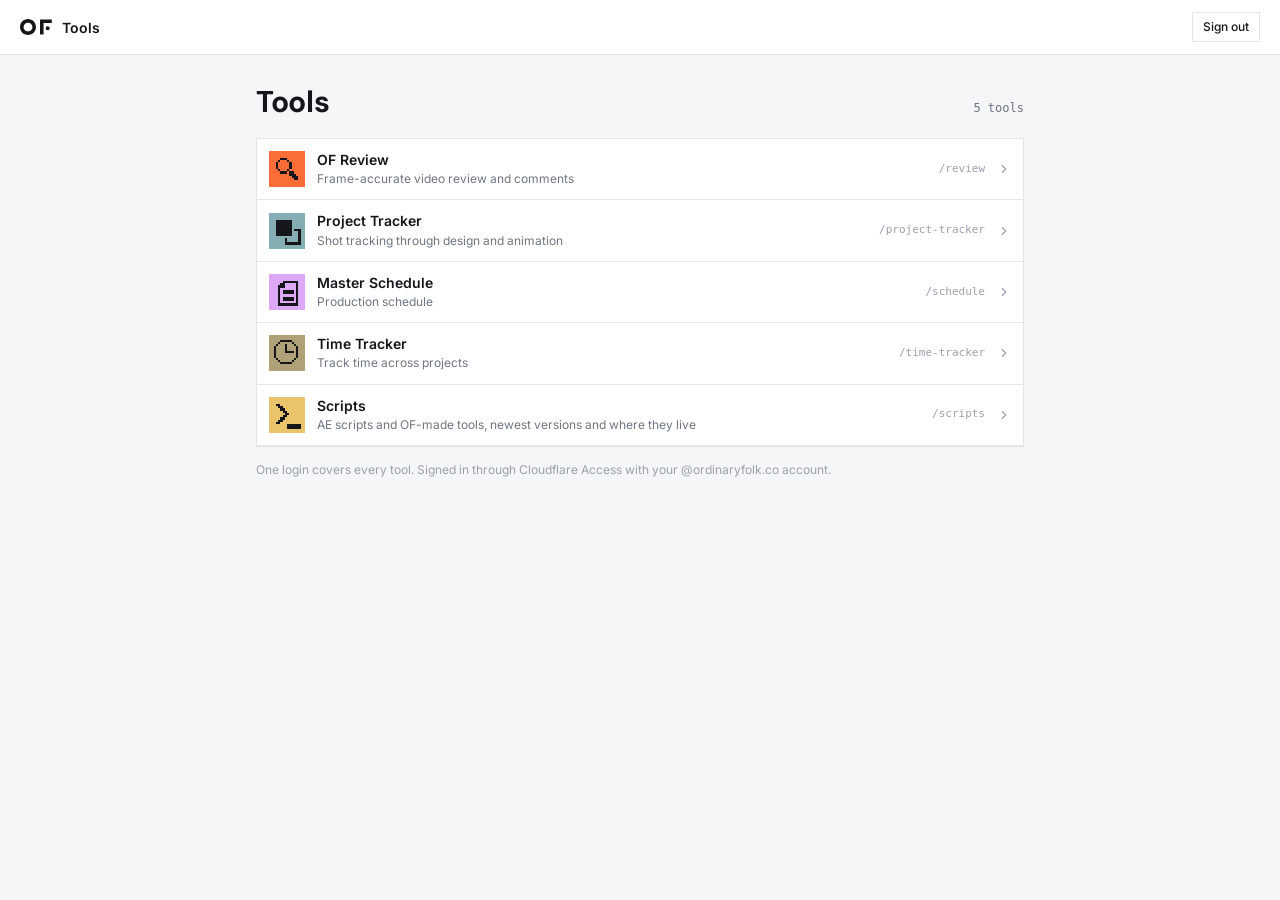
==== index.html @ 76c3c208 "Landing page: email sits next to Sign out on phones too (no line under the heading) Co-Authored-By: " ====
<!DOCTYPE html>
<html lang="en">
<head>
<meta charset="UTF-8">
<meta name="viewport" content="width=device-width, initial-scale=1.0">
<title>Ordinary Folk Tools</title>
<link rel="preload" href="/fonts/inter-400.woff2" as="font" type="font/woff2" crossorigin>
<link rel="preload" href="/fonts/inter-600.woff2" as="font" type="font/woff2" crossorigin>
<link rel="preload" href="/fonts/dm-sans-700.woff2" as="font" type="font/woff2" crossorigin>
<link rel="icon" type="image/svg+xml" href="/icons/icon.svg">
<link rel="icon" type="image/png" sizes="32x32" href="/icons/icon-32.png">
<link rel="apple-touch-icon" href="/icons/apple-touch-icon.png">
<meta name="apple-mobile-web-app-title" content="OF Tools">
<meta name="theme-color" media="(prefers-color-scheme: light)" content="#F5F6F8">
<meta name="theme-color" media="(prefers-color-scheme: dark)" content="#0F1114">
<style>
@font-face { font-family: 'Inter'; font-style: normal; font-weight: 400; font-display: swap; src: url('/fonts/inter-400.woff2') format('woff2'); }
@font-face { font-family: 'Inter'; font-style: normal; font-weight: 500; font-display: swap; src: url('/fonts/inter-500.woff2') format('woff2'); }
@font-face { font-family: 'Inter'; font-style: normal; font-weight: 600; font-display: swap; src: url('/fonts/inter-600.woff2') format('woff2'); }
@font-face { font-family: 'Inter'; font-style: normal; font-weight: 700; font-display: swap; src: url('/fonts/inter-700.woff2') format('woff2'); }
/* Arial sized to Inter's metrics, so text wraps the same before and after the swap. */
@font-face { font-family: 'Inter Fallback'; src: local('Arial'), local('ArialMT'); size-adjust: 107.4%; ascent-override: 90.2%; descent-override: 22.48%; line-gap-override: 0%; }
@font-face { font-family: 'DM Sans'; font-style: normal; font-weight: 500; font-display: swap; src: url('/fonts/dm-sans-500.woff2') format('woff2'); }
@font-face { font-family: 'DM Sans'; font-style: normal; font-weight: 600; font-display: swap; src: url('/fonts/dm-sans-600.woff2') format('woff2'); }
@font-face { font-family: 'DM Sans'; font-style: normal; font-weight: 700; font-display: swap; src: url('/fonts/dm-sans-700.woff2') format('woff2'); }

:root {
  color-scheme: light dark;
  --bg: #F5F6F8;
  --card: #FFFFFF;
  --card-hover: #F5F6F8;
  --text: #14161A;
  --muted: #6F7681;
  --faint: #9AA1AB;
  --border: #E2E5EA;
  --border-strong: #C8CDD5;
  --accent: #2563EB; /* actions and links only; decorative use is off-limits */
  --mono: ui-monospace, SFMono-Regular, Menlo, monospace;
  /* tool tile colors: identity, not UI color (rebrand secondaries + ink) */
  --tile-review: #FB6D36;
  --tile-tracker: #85AEB2;
  --tile-schedule: #DDA8F5;
  --tile-time: #AFA278;
  --tile-admin: #14161A;
  --tile-admin-glyph: #F5F6F8;
  --tile-scripts: #E9C46A;
}
@media (prefers-color-scheme: dark) {
  :root {
    --bg: #0F1114;
    --card: #16191D;
    --card-hover: #1C2027;
    --text: #EDEFF3;
    --muted: #9AA1AB;
    --faint: #6F7681;
    --border: #272B31;
    --border-strong: #3A3F47;
    --tile-admin: #EDEFF3;
    --tile-admin-glyph: #14161A;
  }
}
* { box-sizing: border-box; }
body {
  font-family: 'Inter', 'Inter Fallback', -apple-system, BlinkMacSystemFont, 'Segoe UI', Roboto, Helvetica, Arial, sans-serif;
  background: var(--bg);
  color: var(--text);
  margin: 0;
  line-height: 1.5;
  -webkit-font-smoothing: antialiased;
}

header {
  display: flex; align-items: center; justify-content: space-between;
  gap: 1rem;
  background: var(--card);
  border-bottom: 1px solid var(--border);
  padding: 12px 20px;
}
.brand { display: flex; align-items: center; gap: 10px; color: var(--text); flex: none; }
.brand svg { height: 16px; width: auto; display: block; }
.brand span { font-size: 14px; font-weight: 600; }
.account { display: flex; align-items: center; gap: 12px; min-width: 0; }
#email {
  font-family: var(--mono); font-size: 12px; color: var(--muted);
  font-variant-numeric: tabular-nums;
  min-width: 0; overflow: hidden; text-overflow: ellipsis; white-space: nowrap;
}
.account a {
  flex: none;
  color: var(--text); text-decoration: none;
  font-size: 12px; font-weight: 500;
  border: 1px solid var(--border); background: var(--card);
  padding: 5px 10px;
  transition: border-color 120ms ease, background 120ms ease;
}
.account a:hover { border-color: var(--border-strong); background: var(--bg); }

main { padding: 24px 20px 32px; }
.wrap {
  max-width: 768px; margin: 0 auto;
  display: flex; flex-direction: column; gap: 14px;
}

.title-row { display: flex; align-items: baseline; justify-content: space-between; gap: 16px; }
h1 {
  margin: 0;
  font-family: 'DM Sans', sans-serif;
  font-size: 30px; font-weight: 700; letter-spacing: -0.01em;
}
#count {
  font-family: var(--mono); font-size: 12px; color: var(--muted);
  font-variant-numeric: tabular-nums;
}
/* Anything filled in after load fades in; its space is already held. */
.fade-in { animation: fade-in 200ms ease-out both; }
@keyframes fade-in { from { opacity: 0; } to { opacity: 1; } }

.list {
  background: var(--card);
  border: 1px solid var(--border);
  display: flex; flex-direction: column;
}
.card {
  display: flex; align-items: center; gap: 12px;
  padding: 12px;
  border-bottom: 1px solid var(--border);
  color: var(--text);
  text-decoration: none;
  transition: background 120ms ease;
}
.card:last-child { border-bottom: 0; }
.card:hover { background: var(--card-hover); }
.tile {
  width: 36px; height: 36px; flex: none;
  overflow: hidden;
}
.tile svg { width: 100%; height: 100%; display: block; }
.tile-review { background: var(--tile-review); }
.tile-tracker { background: var(--tile-tracker); }
.tile-schedule { background: var(--tile-schedule); }
.tile-time { background: var(--tile-time); }
.tile-admin { background: var(--tile-admin); }
.tile-admin svg { fill: var(--tile-admin-glyph); }
.tile-scripts { background: var(--tile-scripts); }
.card .text { flex: 1; min-width: 0; display: flex; flex-direction: column; gap: 2px; }
.card .name-row { display: flex; align-items: center; gap: 8px; }
.card h2 { font-size: 14px; font-weight: 600; line-height: 1.3; margin: 0; }
.card .desc {
  font-size: 12px; color: var(--muted); line-height: 1.35;
  white-space: nowrap; overflow: hidden; text-overflow: ellipsis;
}
.card .path { font-family: var(--mono); font-size: 11px; color: var(--faint); }
.card .chev { width: 14px; height: 14px; flex: none; display: block; stroke: var(--faint); }
.tag {
  font-size: 10px; font-weight: 600; text-transform: uppercase; letter-spacing: 0.08em;
  color: var(--muted);
  border: 1px solid var(--border);
  padding: 1px 5px;
}

.footnote { margin: 0; font-size: 12px; color: var(--faint); line-height: 1.5; }

.card:focus-visible, .account a:focus-visible {
  outline: none;
  box-shadow: 0 0 0 2px var(--card), 0 0 0 4px var(--accent);
}
@media (prefers-reduced-motion: reduce) {
  .card, .account a { transition: none; }
  .fade-in { animation: none; }
}

@media (max-width: 600px) {
  header { padding: 12px 16px; }
  .brand svg { height: 15px; }
  .account { gap: 10px; }
  .account a { padding: 7px 10px; }
  main { padding: 20px 16px 28px; }
  .title-row { flex-direction: column; align-items: stretch; gap: 2px; }
  h1 { font-size: 26px; }
  #count { display: none; }
  .card { min-height: 44px; }
  .tile { width: 40px; height: 40px; }
  .card .desc { white-space: normal; }
  .card .path { display: none; }
  .card .chev { width: 16px; height: 16px; }
  .footnote-more { display: none; }
}
</style>
</head>
<body>
<header>
  <div class="brand">
    <!-- OF mark (ring O + F + dot), inherits currentColor -->
    <svg viewBox="0 0 684.04 344.08" fill="currentColor" aria-label="Ordinary Folk">
      <path d="M172.04,0C77.03,0,0,77.03,0,172.04s77.03,172.04,172.04,172.04,172.04-77.03,172.04-172.04S267.06,0,172.04,0ZM172.04,269.7c-52.77,0-95.56-42.78-95.56-95.56s42.79-95.56,95.56-95.56,95.56,42.79,95.56,95.56-42.78,95.56-95.56,95.56Z"/>
      <path d="M595.51,155.23c-23.7,0-42.92,19.21-42.92,42.92s19.22,42.92,42.92,42.92,42.92-19.21,42.92-42.92-19.22-42.92-42.92-42.92Z"/>
      <polygon points="506.98 13.3 430.5 13.3 430.5 85.39 430.5 330.71 506.98 330.71 506.98 85.39 684.04 85.39 684.04 13.3 506.98 13.3"/>
    </svg>
    <span>Tools</span>
  </div>
  <div class="account">
    <span id="email"></span>
    <a href="/cdn-cgi/access/logout">Sign out</a>
  </div>
</header>

<main>
  <div class="wrap">
    <div class="title-row">
      <h1>Tools</h1>
      <span id="count"></span>
    </div>

    <nav class="list">
      <a class="card" href="/review/">
        <span class="tile tile-review">
          <!-- pixel magnifying glass -->
          <svg viewBox="0 0 16 16" shape-rendering="crispEdges" fill="#14161A"><path d="M5 3h3v1H5zM4 4h1v1H4zM8 4h1v1H8zM3 5h1v1H3zM9 5h1v1H9zM3 6h1v1H3zM9 6h1v1H9zM3 7h1v1H3zM9 7h1v1H9zM4 8h1v1H4zM8 8h1v1H8zM5 9h3v1H5zM9 9h2v1H9zM9 10h3v1H9zM10 11h3v1H10zM11 12h2v1H11z"/></svg>
        </span>
        <span class="text">
          <h2>OF Review</h2>
          <span class="desc">Frame-accurate video review and comments</span>
        </span>
        <span class="path">/review</span>
        <svg class="chev" viewBox="0 0 24 24" fill="none" stroke-width="2" stroke-linecap="round" stroke-linejoin="round"><path d="M9 6l6 6-6 6"/></svg>
      </a>

      <a class="card" href="/project-tracker/">
        <span class="tile tile-tracker">
          <!-- pixel overlapping squares -->
          <svg viewBox="0 0 16 16" shape-rendering="crispEdges" fill="#14161A"><path d="M3 3h7v1H3zM3 4h7v1H3zM3 5h7v1H3zM3 6h7v1H3zM3 7h7v1H3zM11 7h3v1H11zM3 8h7v1H3zM13 8h1v1H13zM3 9h7v1H3zM13 9h1v1H13zM13 10h1v1H13zM7 11h1v1H7zM13 11h1v1H13zM7 12h1v1H7zM13 12h1v1H13zM7 13h7v1H7z"/></svg>
        </span>
        <span class="text">
          <h2>Project Tracker</h2>
          <span class="desc">Shot tracking through design and animation</span>
        </span>
        <span class="path">/project-tracker</span>
        <svg class="chev" viewBox="0 0 24 24" fill="none" stroke-width="2" stroke-linecap="round" stroke-linejoin="round"><path d="M9 6l6 6-6 6"/></svg>
      </a>

      <a class="card" href="/schedule/">
        <span class="tile tile-schedule">
          <!-- pixel document -->
          <svg viewBox="0 0 16 16" shape-rendering="crispEdges" fill="#14161A"><path d="M6 3h7v1H6zM5 4h2v1H5zM12 4h1v1H12zM4 5h3v1H4zM12 5h1v1H12zM4 6h1v1H4zM12 6h1v1H12zM4 7h1v1H4zM6 7h5v1H6zM12 7h1v1H12zM4 8h1v1H4zM6 8h5v1H6zM12 8h1v1H12zM4 9h1v1H4zM12 9h1v1H12zM4 10h1v1H4zM6 10h5v1H6zM12 10h1v1H12zM4 11h1v1H4zM6 11h5v1H6zM12 11h1v1H12zM4 12h1v1H4zM12 12h1v1H12zM4 13h9v1H4z"/></svg>
        </span>
        <span class="text">
          <h2>Master Schedule</h2>
          <span class="desc">Production schedule</span>
        </span>
        <span class="path">/schedule</span>
        <svg class="chev" viewBox="0 0 24 24" fill="none" stroke-width="2" stroke-linecap="round" stroke-linejoin="round"><path d="M9 6l6 6-6 6"/></svg>
      </a>

      <a class="card" href="/time-tracker/">
        <span class="tile tile-time">
          <!-- pixel clock -->
          <svg viewBox="0 0 16 16" shape-rendering="crispEdges" fill="#14161A"><path d="M5 2h5v1H5zM4 3h1v1H4zM10 3h1v1H10zM3 4h1v1H3zM7 4h1v1H7zM11 4h1v1H11zM2 5h1v1H2zM7 5h1v1H7zM12 5h1v1H12zM2 6h1v1H2zM7 6h1v1H7zM12 6h1v1H12zM2 7h1v1H2zM7 7h4v1H7zM12 7h1v1H12zM2 8h1v1H2zM12 8h1v1H12zM2 9h1v1H2zM12 9h1v1H12zM3 10h1v1H3zM11 10h1v1H11zM4 11h1v1H4zM10 11h1v1H10zM5 12h5v1H5z"/></svg>
        </span>
        <span class="text">
          <h2>Time Tracker</h2>
          <span class="desc">Track time across projects</span>
        </span>
        <span class="path">/time-tracker</span>
        <svg class="chev" viewBox="0 0 24 24" fill="none" stroke-width="2" stroke-linecap="round" stroke-linejoin="round"><path d="M9 6l6 6-6 6"/></svg>
      </a>

      <a class="card" href="/scripts/">
        <span class="tile tile-scripts">
          <!-- pixel prompt: > _ -->
          <svg viewBox="0 0 16 16" shape-rendering="crispEdges" fill="#14161A"><path d="M3 3h2v1H3zM4 4h2v1H4zM5 5h2v1H5zM6 6h2v1H6zM7 7h2v1H7zM6 8h2v1H6zM5 9h2v1H5zM4 10h2v1H4zM3 11h2v1H3zM8 12h6v1H8zM8 13h6v1H8z"/></svg>
        </span>
        <span class="text">
          <h2>Scripts</h2>
          <span class="desc">AE scripts and OF-made tools, newest versions and where they live</span>
        </span>
        <span class="path">/scripts</span>
        <svg class="chev" viewBox="0 0 24 24" fill="none" stroke-width="2" stroke-linecap="round" stroke-linejoin="round"><path d="M9 6l6 6-6 6"/></svg>
      </a>

      <!-- Admin: hidden by default. The hub worker shows it (or drops it) from
           the Access identity before the page is sent; the script below is
           the fallback when there is no identity. Proxied at /admin/ (hub SSO, no second login); the app
           itself also self-gates to the admin team. -->
      <a class="card" id="admin-card" href="/admin/" style="display:none">
        <span class="tile tile-admin">
          <!-- pixel padlock -->
          <svg viewBox="0 0 16 16" shape-rendering="crispEdges" fill="#F5F6F8"><path d="M6 4h4v1H6zM6 5h1v1H6zM9 5h1v1H9zM6 6h1v1H6zM9 6h1v1H9zM5 7h6v1H5zM5 8h6v1H5zM5 9h2v1H5zM9 9h2v1H9zM5 10h2v1H5zM9 10h2v1H9zM5 11h6v1H5zM5 12h6v1H5z"/></svg>
        </span>
        <span class="text">
          <span class="name-row">
            <h2>OF Admin</h2>
            <span class="tag">Admin only</span>
          </span>
          <span class="desc">Studio master database</span>
        </span>
        <span class="path">/admin</span>
        <svg class="chev" viewBox="0 0 24 24" fill="none" stroke-width="2" stroke-linecap="round" stroke-linejoin="round"><path d="M9 6l6 6-6 6"/></svg>
      </a>
    </nav>

    <p class="footnote">One login covers every tool.<span class="footnote-more"> Signed in through Cloudflare Access with your @ordinaryfolk.co account.</span></p>
  </div>
</main>

<script>
  // The hub worker fills in the email and Admin row before the page is
  // sent (data-identity="server"). Without it (pages.dev, local dev) ask Access
  // here; late arrivals fade in.
  const ADMINS = ['stefan@ordinaryfolk.co', 'mona@ordinaryfolk.co', 'jorge@ordinaryfolk.co'];
  const updateCount = () => {
    const n = [...document.querySelectorAll('.card')].filter((c) => c.style.display !== 'none').length;
    document.getElementById('count').textContent = n + ' tool' + (n === 1 ? '' : 's');
  };
  const show = (el) => { el.classList.add('fade-in'); };
  updateCount();
  if (document.documentElement.dataset.identity !== 'server') {
    fetch('/cdn-cgi/access/get-identity')
      .then((r) => (r.ok ? r.json() : null))
      .then((d) => {
        if (!d || !d.email) return;
        const el = document.getElementById('email');
        el.textContent = d.email;
        show(el);
        if (ADMINS.includes(d.email.toLowerCase())) {
          const card = document.getElementById('admin-card');
          card.style.display = '';
          show(card);
          updateCount();
        }
      })
      .catch(() => {});
  }
</script>
</body>
</html>
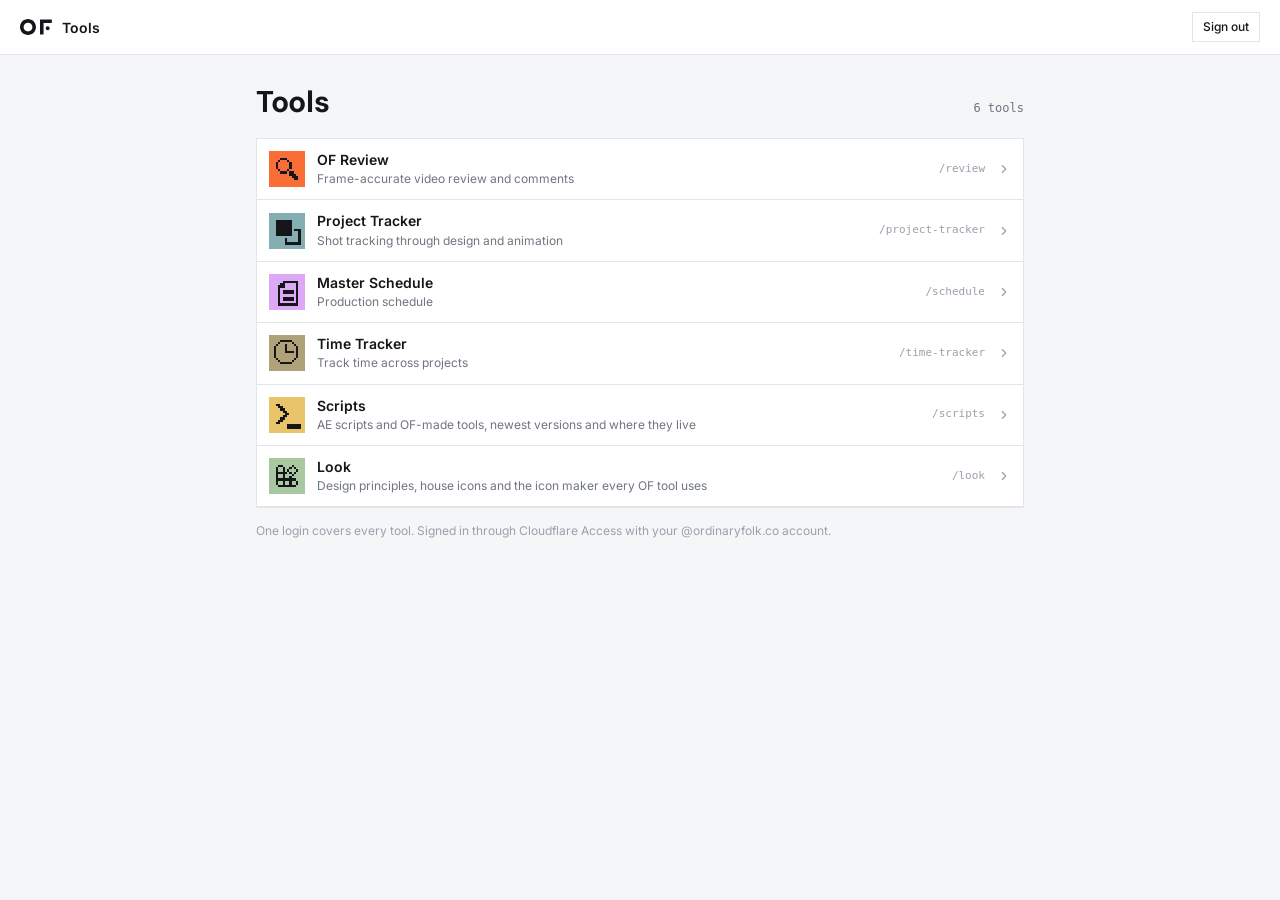
==== commit 3a79c847: "Look: OF design source of truth at /look (principles, tokens, house icon library, icon maker); gener" ====
--- a/index.html
+++ b/index.html
@@ -44,6 +44,7 @@
   --tile-admin: #14161A;
   --tile-admin-glyph: #F5F6F8;
   --tile-scripts: #E9C46A;
+  --tile-look: #A9C7A1;
 }
 @media (prefers-color-scheme: dark) {
   :root {
@@ -142,6 +143,7 @@
 .tile-admin { background: var(--tile-admin); }
 .tile-admin svg { fill: var(--tile-admin-glyph); }
 .tile-scripts { background: var(--tile-scripts); }
+.tile-look { background: var(--tile-look); }
 .card .text { flex: 1; min-width: 0; display: flex; flex-direction: column; gap: 2px; }
 .card .name-row { display: flex; align-items: center; gap: 8px; }
 .card h2 { font-size: 14px; font-weight: 600; line-height: 1.3; margin: 0; }
@@ -274,6 +276,19 @@
           <span class="desc">AE scripts and OF-made tools, newest versions and where they live</span>
         </span>
         <span class="path">/scripts</span>
+        <svg class="chev" viewBox="0 0 24 24" fill="none" stroke-width="2" stroke-linecap="round" stroke-linejoin="round"><path d="M9 6l6 6-6 6"/></svg>
+      </a>
+
+      <a class="card" href="/look/">
+        <span class="tile tile-look">
+          <!-- house palette icon -->
+          <svg viewBox="-4 -4 32 32" shape-rendering="crispEdges" fill="#14161A"><path d="M4 8H8V4H10V8H12V10H10V14H14V12H16V14H20V16H16V20H20V22H4V20H8V16H4V20H2V4H4V8ZM10 20H14V16H10V20ZM22 20H20V16H22V20ZM4 14H8V10H4V14ZM18 12H16V10H18V12ZM16 10H14V8H16V10ZM20 10H18V8H20V10ZM14 8H12V6H14V8ZM22 8H20V6H22V8ZM16 6H14V4H16V6ZM20 6H18V4H20V6ZM8 4H4V2H8V4ZM18 4H16V2H18V4Z"/></svg>
+        </span>
+        <span class="text">
+          <h2>Look</h2>
+          <span class="desc">Design principles, house icons and the icon maker every OF tool uses</span>
+        </span>
+        <span class="path">/look</span>
         <svg class="chev" viewBox="0 0 24 24" fill="none" stroke-width="2" stroke-linecap="round" stroke-linejoin="round"><path d="M9 6l6 6-6 6"/></svg>
       </a>
 
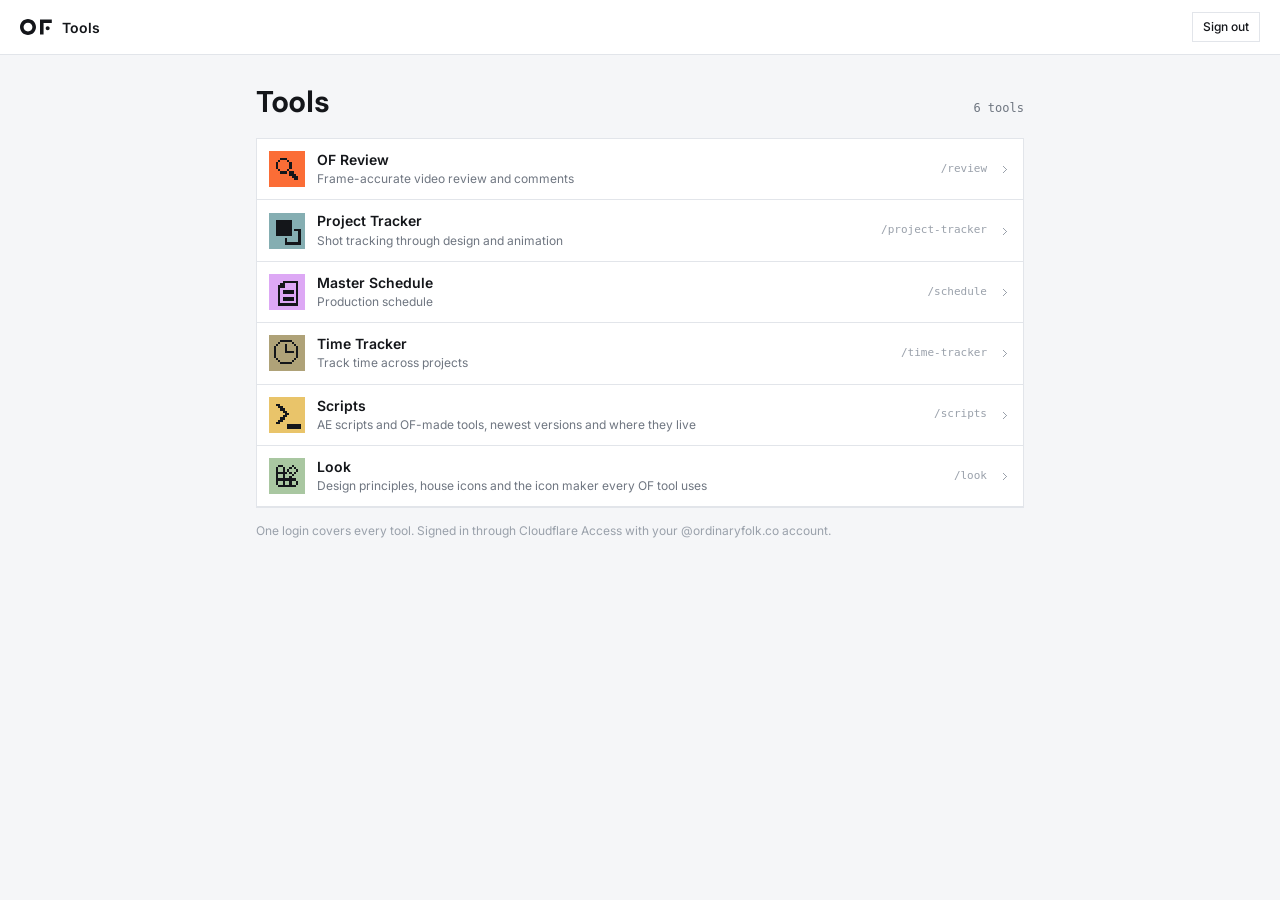
==== commit 3ab35080: "Look: icons as single traced outlines (no seams), smooth on 3x phones; hub chevrons + Scripts back a" ====
--- a/index.html
+++ b/index.html
@@ -152,7 +152,7 @@
   white-space: nowrap; overflow: hidden; text-overflow: ellipsis;
 }
 .card .path { font-family: var(--mono); font-size: 11px; color: var(--faint); }
-.card .chev { width: 14px; height: 14px; flex: none; display: block; stroke: var(--faint); }
+.card .chev { width: 12px; height: 12px; flex: none; display: block; fill: var(--faint); }
 .tag {
   font-size: 10px; font-weight: 600; text-transform: uppercase; letter-spacing: 0.08em;
   color: var(--muted);
@@ -184,9 +184,11 @@
   .tile { width: 40px; height: 40px; }
   .card .desc { white-space: normal; }
   .card .path { display: none; }
-  .card .chev { width: 16px; height: 16px; }
   .footnote-more { display: none; }
 }
+
+/* House pixel icons (tools.ordinary.co/look): smooth on 3x phones so line weights stay even. */
+@media (min-resolution: 2.5dppx) { svg[shape-rendering="crispEdges"] { shape-rendering: geometricPrecision; } }
 </style>
 </head>
 <body>
@@ -224,7 +226,7 @@
           <span class="desc">Frame-accurate video review and comments</span>
         </span>
         <span class="path">/review</span>
-        <svg class="chev" viewBox="0 0 24 24" fill="none" stroke-width="2" stroke-linecap="round" stroke-linejoin="round"><path d="M9 6l6 6-6 6"/></svg>
+        <svg class="chev" viewBox="0 0 24 24" shape-rendering="crispEdges" aria-hidden="true"><path d="M8 5H10V7H8ZM10 7H12V9H10ZM12 9H14V11H12ZM14 11H16V13H14ZM14 13V15H12V13ZM12 15V17H10V15ZM10 17V19H8V17Z"/></svg>
       </a>
 
       <a class="card" href="/project-tracker/">
@@ -237,7 +239,7 @@
           <span class="desc">Shot tracking through design and animation</span>
         </span>
         <span class="path">/project-tracker</span>
-        <svg class="chev" viewBox="0 0 24 24" fill="none" stroke-width="2" stroke-linecap="round" stroke-linejoin="round"><path d="M9 6l6 6-6 6"/></svg>
+        <svg class="chev" viewBox="0 0 24 24" shape-rendering="crispEdges" aria-hidden="true"><path d="M8 5H10V7H8ZM10 7H12V9H10ZM12 9H14V11H12ZM14 11H16V13H14ZM14 13V15H12V13ZM12 15V17H10V15ZM10 17V19H8V17Z"/></svg>
       </a>
 
       <a class="card" href="/schedule/">
@@ -250,7 +252,7 @@
           <span class="desc">Production schedule</span>
         </span>
         <span class="path">/schedule</span>
-        <svg class="chev" viewBox="0 0 24 24" fill="none" stroke-width="2" stroke-linecap="round" stroke-linejoin="round"><path d="M9 6l6 6-6 6"/></svg>
+        <svg class="chev" viewBox="0 0 24 24" shape-rendering="crispEdges" aria-hidden="true"><path d="M8 5H10V7H8ZM10 7H12V9H10ZM12 9H14V11H12ZM14 11H16V13H14ZM14 13V15H12V13ZM12 15V17H10V15ZM10 17V19H8V17Z"/></svg>
       </a>
 
       <a class="card" href="/time-tracker/">
@@ -263,7 +265,7 @@
           <span class="desc">Track time across projects</span>
         </span>
         <span class="path">/time-tracker</span>
-        <svg class="chev" viewBox="0 0 24 24" fill="none" stroke-width="2" stroke-linecap="round" stroke-linejoin="round"><path d="M9 6l6 6-6 6"/></svg>
+        <svg class="chev" viewBox="0 0 24 24" shape-rendering="crispEdges" aria-hidden="true"><path d="M8 5H10V7H8ZM10 7H12V9H10ZM12 9H14V11H12ZM14 11H16V13H14ZM14 13V15H12V13ZM12 15V17H10V15ZM10 17V19H8V17Z"/></svg>
       </a>
 
       <a class="card" href="/scripts/">
@@ -276,7 +278,7 @@
           <span class="desc">AE scripts and OF-made tools, newest versions and where they live</span>
         </span>
         <span class="path">/scripts</span>
-        <svg class="chev" viewBox="0 0 24 24" fill="none" stroke-width="2" stroke-linecap="round" stroke-linejoin="round"><path d="M9 6l6 6-6 6"/></svg>
+        <svg class="chev" viewBox="0 0 24 24" shape-rendering="crispEdges" aria-hidden="true"><path d="M8 5H10V7H8ZM10 7H12V9H10ZM12 9H14V11H12ZM14 11H16V13H14ZM14 13V15H12V13ZM12 15V17H10V15ZM10 17V19H8V17Z"/></svg>
       </a>
 
       <a class="card" href="/look/">
@@ -289,7 +291,7 @@
           <span class="desc">Design principles, house icons and the icon maker every OF tool uses</span>
         </span>
         <span class="path">/look</span>
-        <svg class="chev" viewBox="0 0 24 24" fill="none" stroke-width="2" stroke-linecap="round" stroke-linejoin="round"><path d="M9 6l6 6-6 6"/></svg>
+        <svg class="chev" viewBox="0 0 24 24" shape-rendering="crispEdges" aria-hidden="true"><path d="M8 5H10V7H8ZM10 7H12V9H10ZM12 9H14V11H12ZM14 11H16V13H14ZM14 13V15H12V13ZM12 15V17H10V15ZM10 17V19H8V17Z"/></svg>
       </a>
 
       <!-- Admin: hidden by default. The hub worker shows it (or drops it) from
@@ -309,7 +311,7 @@
           <span class="desc">Studio master database</span>
         </span>
         <span class="path">/admin</span>
-        <svg class="chev" viewBox="0 0 24 24" fill="none" stroke-width="2" stroke-linecap="round" stroke-linejoin="round"><path d="M9 6l6 6-6 6"/></svg>
+        <svg class="chev" viewBox="0 0 24 24" shape-rendering="crispEdges" aria-hidden="true"><path d="M8 5H10V7H8ZM10 7H12V9H10ZM12 9H14V11H12ZM14 11H16V13H14ZM14 13V15H12V13ZM12 15V17H10V15ZM10 17V19H8V17Z"/></svg>
       </a>
     </nav>
 
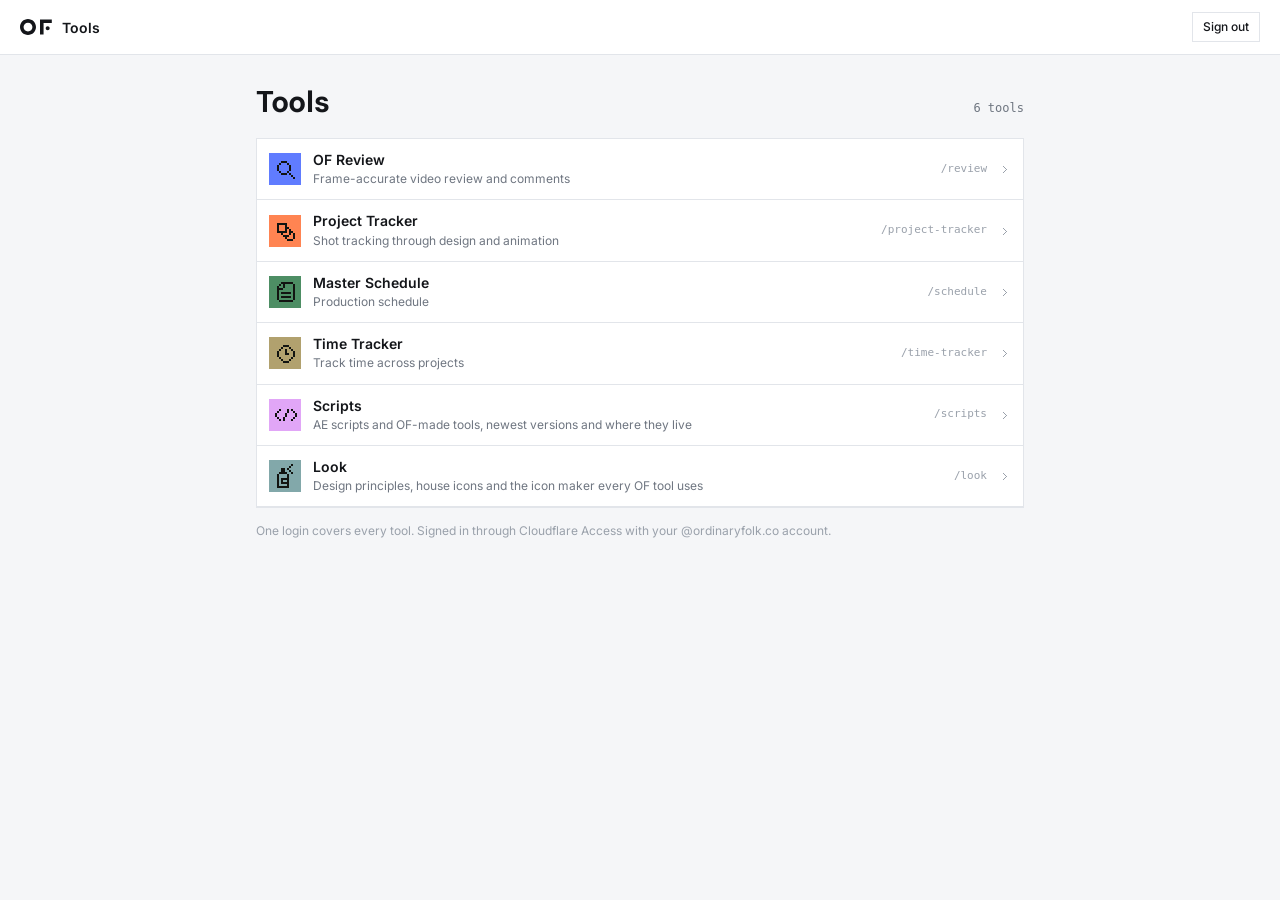
==== commit 900b86ed: "Hub: Lorena's new tool tiles (colours + pixel glyphs). Maker: line, square, circle, lasso move, Save" ====
--- a/index.html
+++ b/index.html
@@ -37,14 +37,16 @@
   --accent: #2563EB; /* actions and links only; decorative use is off-limits */
   --mono: ui-monospace, SFMono-Regular, Menlo, monospace;
   /* tool tile colors: identity, not UI color (rebrand secondaries + ink) */
-  --tile-review: #FB6D36;
-  --tile-tracker: #85AEB2;
-  --tile-schedule: #DDA8F5;
-  --tile-time: #AFA278;
-  --tile-admin: #14161A;
-  --tile-admin-glyph: #F5F6F8;
-  --tile-scripts: #E9C46A;
-  --tile-look: #A9C7A1;
+  --tile-review: #607CFF;
+  --tile-tracker: #FF8452;
+  --tile-schedule: #4D8E64;
+  --tile-time: #B1A16E;
+  --tile-scripts: #E1A6F7;
+  --tile-look: #82A8AA;
+  --tile-admin: #121411;
+  --tile-glyph: #121411;
+  --tile-admin-glyph: #EEECE8;
+  --tile-admin-edge: transparent;
 }
 @media (prefers-color-scheme: dark) {
   :root {
@@ -56,8 +58,7 @@
     --faint: #6F7681;
     --border: #272B31;
     --border-strong: #3A3F47;
-    --tile-admin: #EDEFF3;
-    --tile-admin-glyph: #14161A;
+    --tile-admin-edge: #3A3F47;
   }
 }
 * { box-sizing: border-box; }
@@ -132,15 +133,15 @@
 .card:last-child { border-bottom: 0; }
 .card:hover { background: var(--card-hover); }
 .tile {
-  width: 36px; height: 36px; flex: none;
+  width: 32px; height: 32px; flex: none;
   overflow: hidden;
 }
-.tile svg { width: 100%; height: 100%; display: block; }
+.tile svg { width: 100%; height: 100%; display: block; fill: var(--tile-glyph); }
 .tile-review { background: var(--tile-review); }
 .tile-tracker { background: var(--tile-tracker); }
 .tile-schedule { background: var(--tile-schedule); }
 .tile-time { background: var(--tile-time); }
-.tile-admin { background: var(--tile-admin); }
+.tile-admin { background: var(--tile-admin); box-shadow: inset 0 0 0 1px var(--tile-admin-edge); }
 .tile-admin svg { fill: var(--tile-admin-glyph); }
 .tile-scripts { background: var(--tile-scripts); }
 .tile-look { background: var(--tile-look); }
@@ -218,8 +219,8 @@
     <nav class="list">
       <a class="card" href="/review/">
         <span class="tile tile-review">
-          <!-- pixel magnifying glass -->
-          <svg viewBox="0 0 16 16" shape-rendering="crispEdges" fill="#14161A"><path d="M5 3h3v1H5zM4 4h1v1H4zM8 4h1v1H8zM3 5h1v1H3zM9 5h1v1H9zM3 6h1v1H3zM9 6h1v1H9zM3 7h1v1H3zM9 7h1v1H9zM4 8h1v1H4zM8 8h1v1H8zM5 9h3v1H5zM9 9h2v1H9zM9 10h3v1H9zM10 11h3v1H10zM11 12h2v1H11z"/></svg>
+          <!-- magnifier (Lorena, UI_icons_V2) -->
+          <svg viewBox="0 0 16 16" shape-rendering="crispEdges"><path d="M6 4H9V5H6ZM6 5V6H5V5ZM9 5H10V6H9ZM5 6V9H4V6ZM10 6H11V9H10ZM5 9H6V10H5ZM10 9V10H9V9ZM6 10H9V11H6ZM10 10H11V11H10ZM11 11H12V12H11ZM12 12H13V13H12Z"/></svg>
         </span>
         <span class="text">
           <h2>OF Review</h2>
@@ -231,8 +232,8 @@
 
       <a class="card" href="/project-tracker/">
         <span class="tile tile-tracker">
-          <!-- pixel overlapping squares -->
-          <svg viewBox="0 0 16 16" shape-rendering="crispEdges" fill="#14161A"><path d="M3 3h7v1H3zM3 4h7v1H3zM3 5h7v1H3zM3 6h7v1H3zM3 7h7v1H3zM11 7h3v1H11zM3 8h7v1H3zM13 8h1v1H13zM3 9h7v1H3zM13 9h1v1H13zM13 10h1v1H13zM7 11h1v1H7zM13 11h1v1H13zM7 12h1v1H7zM13 12h1v1H13zM7 13h7v1H7z"/></svg>
+          <!-- stacked frames (Lorena, UI_icons_V2) -->
+          <svg viewBox="0 0 16 16" shape-rendering="crispEdges"><path d="M4 4H9V6H10V7H9V9H7V10H6V9H4ZM5 5V8H8V5ZM10 7H11V8H12V9H11V10H10ZM12 9H13V12H12ZM7 10H10V11H9V12H8V11H7ZM9 12H12V13H9Z"/></svg>
         </span>
         <span class="text">
           <h2>Project Tracker</h2>
@@ -244,8 +245,8 @@
 
       <a class="card" href="/schedule/">
         <span class="tile tile-schedule">
-          <!-- pixel document -->
-          <svg viewBox="0 0 16 16" shape-rendering="crispEdges" fill="#14161A"><path d="M6 3h7v1H6zM5 4h2v1H5zM12 4h1v1H12zM4 5h3v1H4zM12 5h1v1H12zM4 6h1v1H4zM12 6h1v1H12zM4 7h1v1H4zM6 7h5v1H6zM12 7h1v1H12zM4 8h1v1H4zM6 8h5v1H6zM12 8h1v1H12zM4 9h1v1H4zM12 9h1v1H12zM4 10h1v1H4zM6 10h5v1H6zM12 10h1v1H12zM4 11h1v1H4zM6 11h5v1H6zM12 11h1v1H12zM4 12h1v1H4zM12 12h1v1H12zM4 13h9v1H4z"/></svg>
+          <!-- page (Lorena, UI_icons_V2) -->
+          <svg viewBox="0 0 16 16" shape-rendering="crispEdges"><path d="M6 3H12V4H8V6H7V4H6ZM6 4V5H5V4ZM12 4H13V12H12ZM5 5V6H7V7H5V12H4V5ZM6 8H11V9H6ZM6 10H11V11H6ZM5 12H12V13H5Z"/></svg>
         </span>
         <span class="text">
           <h2>Master Schedule</h2>
@@ -257,8 +258,8 @@
 
       <a class="card" href="/time-tracker/">
         <span class="tile tile-time">
-          <!-- pixel clock -->
-          <svg viewBox="0 0 16 16" shape-rendering="crispEdges" fill="#14161A"><path d="M5 2h5v1H5zM4 3h1v1H4zM10 3h1v1H10zM3 4h1v1H3zM7 4h1v1H7zM11 4h1v1H11zM2 5h1v1H2zM7 5h1v1H7zM12 5h1v1H12zM2 6h1v1H2zM7 6h1v1H7zM12 6h1v1H12zM2 7h1v1H2zM7 7h4v1H7zM12 7h1v1H12zM2 8h1v1H2zM12 8h1v1H12zM2 9h1v1H2zM12 9h1v1H12zM3 10h1v1H3zM11 10h1v1H11zM4 11h1v1H4zM10 11h1v1H10zM5 12h5v1H5z"/></svg>
+          <!-- clock (Lorena, UI_icons_V2) -->
+          <svg viewBox="0 0 16 16" shape-rendering="crispEdges"><path d="M7 4H10V5H7ZM7 5V6H6V5ZM10 5H11V6H10ZM6 6V7H5V6ZM11 6H12V7H11ZM5 7V10H4V7ZM8 6H9V8H10V9H8ZM12 7H13V10H12ZM5 10H6V11H5ZM12 10V11H11V10ZM6 11H7V12H6ZM11 11V12H10V11ZM7 12H10V13H7Z"/></svg>
         </span>
         <span class="text">
           <h2>Time Tracker</h2>
@@ -270,8 +271,8 @@
 
       <a class="card" href="/scripts/">
         <span class="tile tile-scripts">
-          <!-- pixel prompt: > _ -->
-          <svg viewBox="0 0 16 16" shape-rendering="crispEdges" fill="#14161A"><path d="M3 3h2v1H3zM4 4h2v1H4zM5 5h2v1H5zM6 6h2v1H6zM7 7h2v1H7zM6 8h2v1H6zM5 9h2v1H5zM4 10h2v1H4zM3 11h2v1H3zM8 12h6v1H8zM8 13h6v1H8z"/></svg>
+          <!-- code </> (Lorena, UI_icons_V2) -->
+          <svg viewBox="0 0 16 16" shape-rendering="crispEdges"><path d="M5 5H6V6H5ZM5 6V7H4V6ZM9 5H10V7H9ZM11 5H12V6H11ZM12 6H13V7H12ZM4 7V9H3V7ZM9 7V9H8V7ZM13 7H14V9H13ZM4 9H5V10H4ZM8 9V11H7V9ZM13 9V10H12V9ZM5 10H6V11H5ZM12 10V11H11V10Z"/></svg>
         </span>
         <span class="text">
           <h2>Scripts</h2>
@@ -283,8 +284,8 @@
 
       <a class="card" href="/look/">
         <span class="tile tile-look">
-          <!-- house palette icon -->
-          <svg viewBox="-4 -4 32 32" shape-rendering="crispEdges" fill="#14161A"><path d="M4 8H8V4H10V8H12V10H10V14H14V12H16V14H20V16H16V20H20V22H4V20H8V16H4V20H2V4H4V8ZM10 20H14V16H10V20ZM22 20H20V16H22V20ZM4 14H8V10H4V14ZM18 12H16V10H18V12ZM16 10H14V8H16V10ZM20 10H18V8H20V10ZM14 8H12V6H14V8ZM22 8H20V6H22V8ZM16 6H14V4H16V6ZM20 6H18V4H20V6ZM8 4H4V2H8V4ZM18 4H16V2H18V4Z"/></svg>
+          <!-- spray can (Lorena, UI_icons_V2) -->
+          <svg viewBox="0 0 16 16" shape-rendering="crispEdges"><path d="M11 2H12V3H11ZM11 3V4H10V3ZM10 4V5H9V4ZM6 4H8V6H9V7H5V6H6ZM10 5H11V6H10ZM11 6H12V7H11ZM5 7V13H9V12H6V9H9V7H10V14H4V7ZM7 10V11H9V10Z"/></svg>
         </span>
         <span class="text">
           <h2>Look</h2>
@@ -300,8 +301,8 @@
            itself also self-gates to the admin team. -->
       <a class="card" id="admin-card" href="/admin/" style="display:none">
         <span class="tile tile-admin">
-          <!-- pixel padlock -->
-          <svg viewBox="0 0 16 16" shape-rendering="crispEdges" fill="#F5F6F8"><path d="M6 4h4v1H6zM6 5h1v1H6zM9 5h1v1H9zM6 6h1v1H6zM9 6h1v1H9zM5 7h6v1H5zM5 8h6v1H5zM5 9h2v1H5zM9 9h2v1H9zM5 10h2v1H5zM9 10h2v1H9zM5 11h6v1H5zM5 12h6v1H5z"/></svg>
+          <!-- padlock (Lorena, UI_icons_V2) -->
+          <svg viewBox="0 0 16 16" shape-rendering="crispEdges"><path d="M7 3H10V4H7ZM7 4V7H10V4H11V7H12V8H5V7H6V4ZM5 8V12H4V8ZM12 8H13V12H12ZM8 9H9V11H8ZM5 12H12V13H5Z"/></svg>
         </span>
         <span class="text">
           <span class="name-row">
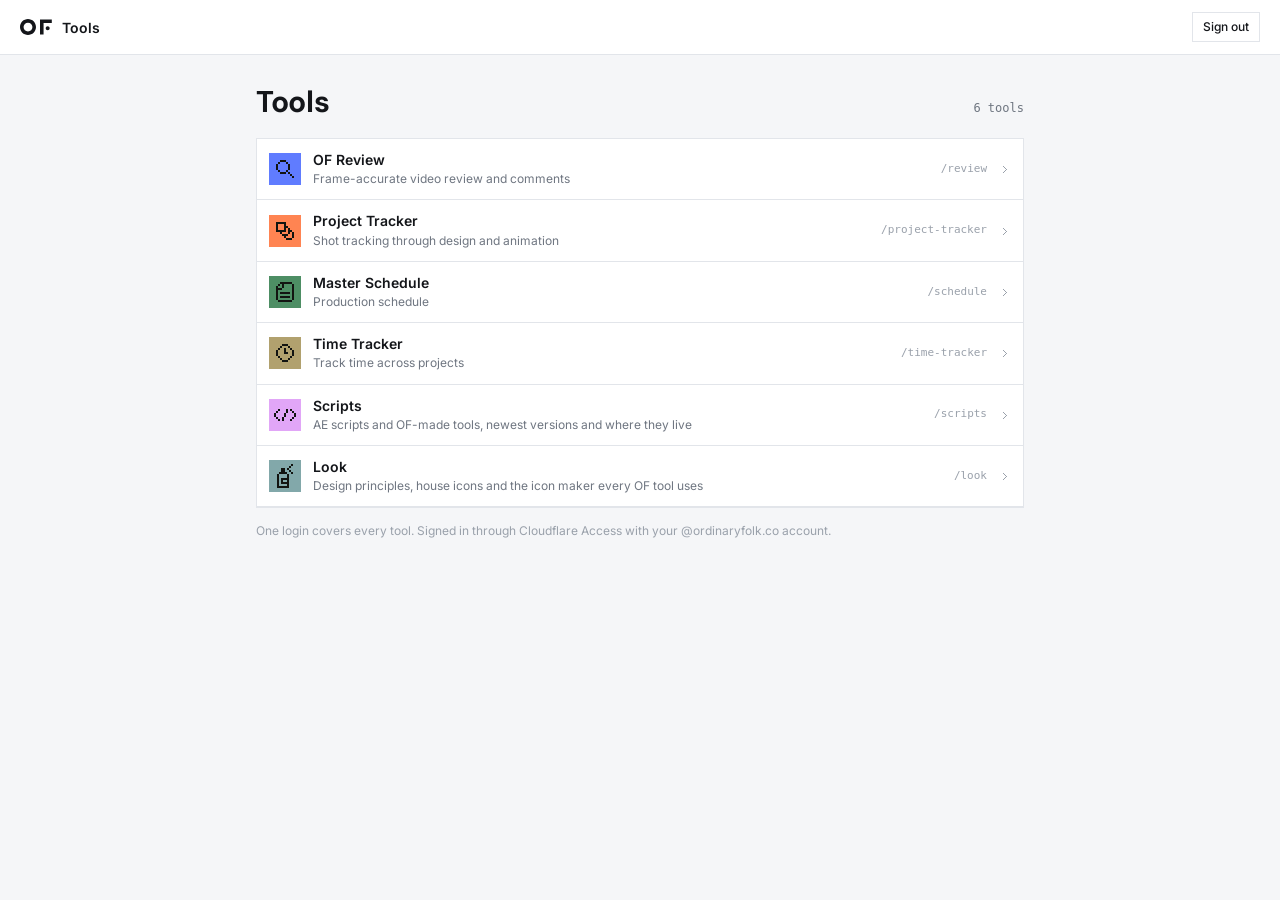
==== commit 5dd71a1d: "Hub tiles centred exactly; tool colours in tokens (--of-tool-*) and on Principles; maker tools as an" ====
--- a/index.html
+++ b/index.html
@@ -36,7 +36,7 @@
   --border-strong: #C8CDD5;
   --accent: #2563EB; /* actions and links only; decorative use is off-limits */
   --mono: ui-monospace, SFMono-Regular, Menlo, monospace;
-  /* tool tile colors: identity, not UI color (rebrand secondaries + ink) */
+  /* tool tile colours: identity, not UI colour. Same values as look/tokens.css --of-tool-* */
   --tile-review: #607CFF;
   --tile-tracker: #FF8452;
   --tile-schedule: #4D8E64;
@@ -220,7 +220,7 @@
       <a class="card" href="/review/">
         <span class="tile tile-review">
           <!-- magnifier (Lorena, UI_icons_V2) -->
-          <svg viewBox="0 0 16 16" shape-rendering="crispEdges"><path d="M6 4H9V5H6ZM6 5V6H5V5ZM9 5H10V6H9ZM5 6V9H4V6ZM10 6H11V9H10ZM5 9H6V10H5ZM10 9V10H9V9ZM6 10H9V11H6ZM10 10H11V11H10ZM11 11H12V12H11ZM12 12H13V13H12Z"/></svg>
+          <svg viewBox="-3.5 -3.5 16 16" shape-rendering="crispEdges"><path d="M2 0H5V1H2ZM2 1V2H1V1ZM5 1H6V2H5ZM1 2V5H0V2ZM6 2H7V5H6ZM1 5H2V6H1ZM6 5V6H5V5ZM2 6H5V7H2ZM6 6H7V7H6ZM7 7H8V8H7ZM8 8H9V9H8Z"/></svg>
         </span>
         <span class="text">
           <h2>OF Review</h2>
@@ -233,7 +233,7 @@
       <a class="card" href="/project-tracker/">
         <span class="tile tile-tracker">
           <!-- stacked frames (Lorena, UI_icons_V2) -->
-          <svg viewBox="0 0 16 16" shape-rendering="crispEdges"><path d="M4 4H9V6H10V7H9V9H7V10H6V9H4ZM5 5V8H8V5ZM10 7H11V8H12V9H11V10H10ZM12 9H13V12H12ZM7 10H10V11H9V12H8V11H7ZM9 12H12V13H9Z"/></svg>
+          <svg viewBox="-3.5 -3.5 16 16" shape-rendering="crispEdges"><path d="M0 0H5V2H6V3H5V5H3V6H2V5H0ZM1 1V4H4V1ZM6 3H7V4H8V5H7V6H6ZM8 5H9V8H8ZM3 6H6V7H5V8H4V7H3ZM5 8H8V9H5Z"/></svg>
         </span>
         <span class="text">
           <h2>Project Tracker</h2>
@@ -246,7 +246,7 @@
       <a class="card" href="/schedule/">
         <span class="tile tile-schedule">
           <!-- page (Lorena, UI_icons_V2) -->
-          <svg viewBox="0 0 16 16" shape-rendering="crispEdges"><path d="M6 3H12V4H8V6H7V4H6ZM6 4V5H5V4ZM12 4H13V12H12ZM5 5V6H7V7H5V12H4V5ZM6 8H11V9H6ZM6 10H11V11H6ZM5 12H12V13H5Z"/></svg>
+          <svg viewBox="-3.5 -3 16 16" shape-rendering="crispEdges"><path d="M2 0H8V1H4V3H3V1H2ZM2 1V2H1V1ZM8 1H9V9H8ZM1 2V3H3V4H1V9H0V2ZM2 5H7V6H2ZM2 7H7V8H2ZM1 9H8V10H1Z"/></svg>
         </span>
         <span class="text">
           <h2>Master Schedule</h2>
@@ -259,7 +259,7 @@
       <a class="card" href="/time-tracker/">
         <span class="tile tile-time">
           <!-- clock (Lorena, UI_icons_V2) -->
-          <svg viewBox="0 0 16 16" shape-rendering="crispEdges"><path d="M7 4H10V5H7ZM7 5V6H6V5ZM10 5H11V6H10ZM6 6V7H5V6ZM11 6H12V7H11ZM5 7V10H4V7ZM8 6H9V8H10V9H8ZM12 7H13V10H12ZM5 10H6V11H5ZM12 10V11H11V10ZM6 11H7V12H6ZM11 11V12H10V11ZM7 12H10V13H7Z"/></svg>
+          <svg viewBox="-3.5 -3.5 16 16" shape-rendering="crispEdges"><path d="M3 0H6V1H3ZM3 1V2H2V1ZM6 1H7V2H6ZM2 2V3H1V2ZM7 2H8V3H7ZM1 3V6H0V3ZM4 2H5V4H6V5H4ZM8 3H9V6H8ZM1 6H2V7H1ZM8 6V7H7V6ZM2 7H3V8H2ZM7 7V8H6V7ZM3 8H6V9H3Z"/></svg>
         </span>
         <span class="text">
           <h2>Time Tracker</h2>
@@ -272,7 +272,7 @@
       <a class="card" href="/scripts/">
         <span class="tile tile-scripts">
           <!-- code </> (Lorena, UI_icons_V2) -->
-          <svg viewBox="0 0 16 16" shape-rendering="crispEdges"><path d="M5 5H6V6H5ZM5 6V7H4V6ZM9 5H10V7H9ZM11 5H12V6H11ZM12 6H13V7H12ZM4 7V9H3V7ZM9 7V9H8V7ZM13 7H14V9H13ZM4 9H5V10H4ZM8 9V11H7V9ZM13 9V10H12V9ZM5 10H6V11H5ZM12 10V11H11V10Z"/></svg>
+          <svg viewBox="-2.5 -5 16 16" shape-rendering="crispEdges"><path d="M2 0H3V1H2ZM2 1V2H1V1ZM6 0H7V2H6ZM8 0H9V1H8ZM9 1H10V2H9ZM1 2V4H0V2ZM6 2V4H5V2ZM10 2H11V4H10ZM1 4H2V5H1ZM5 4V6H4V4ZM10 4V5H9V4ZM2 5H3V6H2ZM9 5V6H8V5Z"/></svg>
         </span>
         <span class="text">
           <h2>Scripts</h2>
@@ -285,7 +285,7 @@
       <a class="card" href="/look/">
         <span class="tile tile-look">
           <!-- spray can (Lorena, UI_icons_V2) -->
-          <svg viewBox="0 0 16 16" shape-rendering="crispEdges"><path d="M11 2H12V3H11ZM11 3V4H10V3ZM10 4V5H9V4ZM6 4H8V6H9V7H5V6H6ZM10 5H11V6H10ZM11 6H12V7H11ZM5 7V13H9V12H6V9H9V7H10V14H4V7ZM7 10V11H9V10Z"/></svg>
+          <svg viewBox="-4 -2 16 16" shape-rendering="crispEdges"><path d="M7 0H8V1H7ZM7 1V2H6V1ZM6 2V3H5V2ZM2 2H4V4H5V5H1V4H2ZM6 3H7V4H6ZM7 4H8V5H7ZM1 5V11H5V10H2V7H5V5H6V12H0V5ZM3 8V9H5V8Z"/></svg>
         </span>
         <span class="text">
           <h2>Look</h2>
@@ -302,7 +302,7 @@
       <a class="card" id="admin-card" href="/admin/" style="display:none">
         <span class="tile tile-admin">
           <!-- padlock (Lorena, UI_icons_V2) -->
-          <svg viewBox="0 0 16 16" shape-rendering="crispEdges"><path d="M7 3H10V4H7ZM7 4V7H10V4H11V7H12V8H5V7H6V4ZM5 8V12H4V8ZM12 8H13V12H12ZM8 9H9V11H8ZM5 12H12V13H5Z"/></svg>
+          <svg viewBox="-3.5 -3 16 16" shape-rendering="crispEdges"><path d="M3 0H6V1H3ZM3 1V4H6V1H7V4H8V5H1V4H2V1ZM1 5V9H0V5ZM8 5H9V9H8ZM4 6H5V8H4ZM1 9H8V10H1Z"/></svg>
         </span>
         <span class="text">
           <span class="name-row">
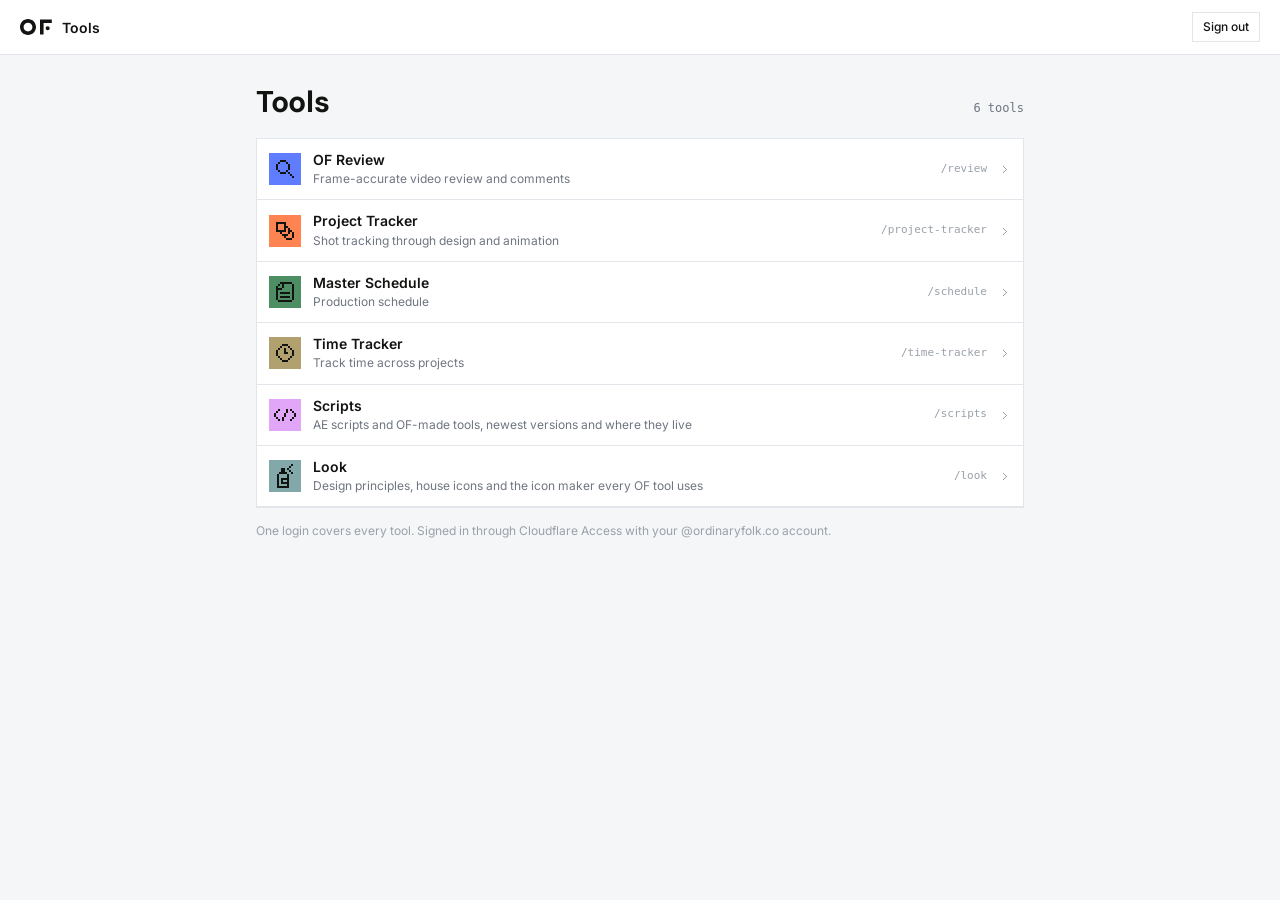
==== commit 08f9e62f: "Lorena palette on the hub + Look (warm ink #121411/#EEECE8, accent #1044F2/#607CFF, sage success, co" ====
--- a/index.html
+++ b/index.html
@@ -29,12 +29,12 @@
   --bg: #F5F6F8;
   --card: #FFFFFF;
   --card-hover: #F5F6F8;
-  --text: #14161A;
+  --text: #121411;
   --muted: #6F7681;
   --faint: #9AA1AB;
   --border: #E2E5EA;
   --border-strong: #C8CDD5;
-  --accent: #2563EB; /* actions and links only; decorative use is off-limits */
+  --accent: #1044F2; /* actions and links only; decorative use is off-limits */
   --mono: ui-monospace, SFMono-Regular, Menlo, monospace;
   /* tool tile colours: identity, not UI colour. Same values as look/tokens.css --of-tool-* */
   --tile-review: #607CFF;
@@ -53,7 +53,7 @@
     --bg: #0F1114;
     --card: #16191D;
     --card-hover: #1C2027;
-    --text: #EDEFF3;
+    --text: #EEECE8;
     --muted: #9AA1AB;
     --faint: #6F7681;
     --border: #272B31;
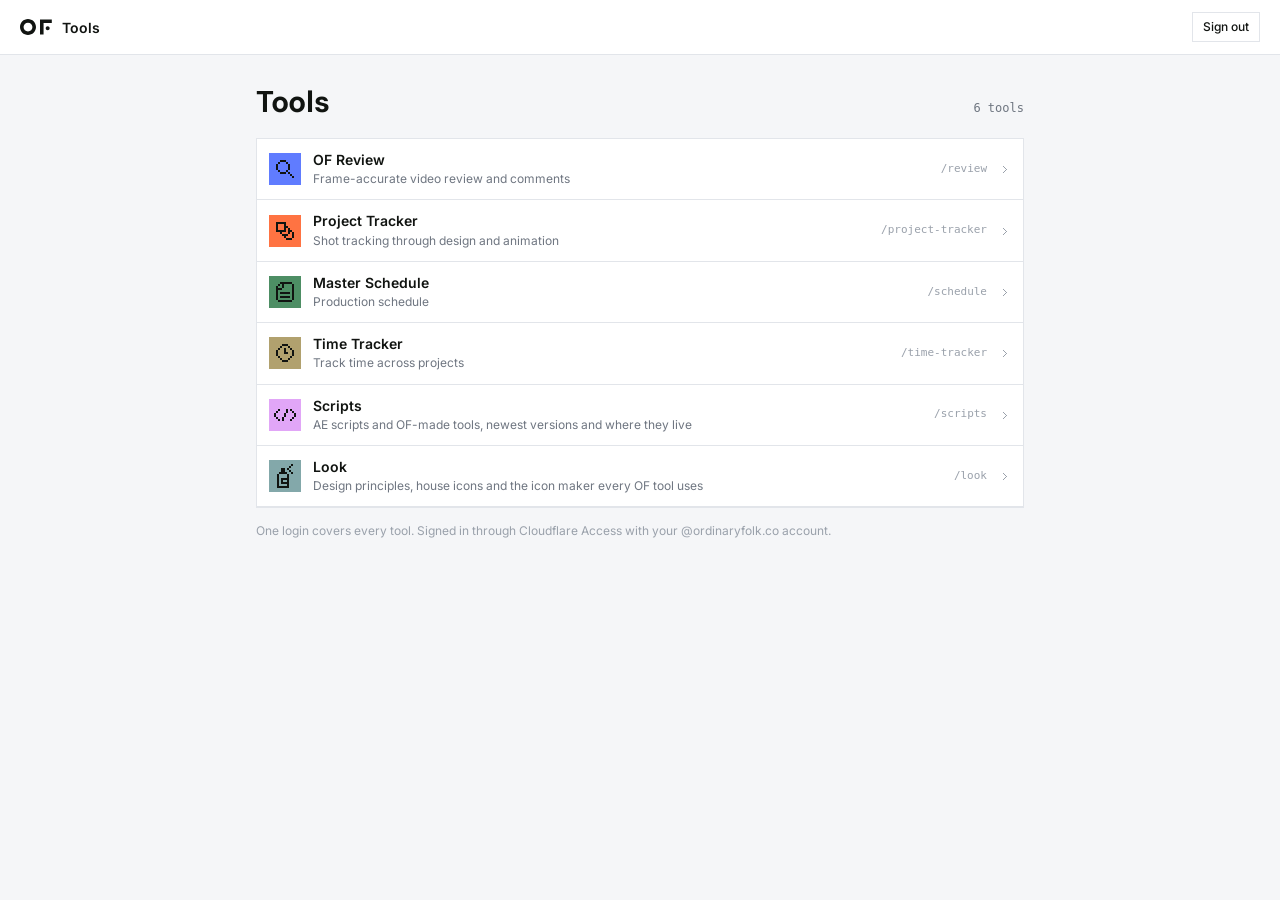
==== commit 8f0cde79: "OF brand colour names (Lorena Explorations V3) in tokens + Principles palette (outlined, OF tag); sn" ====
--- a/index.html
+++ b/index.html
@@ -29,7 +29,7 @@
   --bg: #F5F6F8;
   --card: #FFFFFF;
   --card-hover: #F5F6F8;
-  --text: #121411;
+  --text: #111411;
   --muted: #6F7681;
   --faint: #9AA1AB;
   --border: #E2E5EA;
@@ -38,14 +38,14 @@
   --mono: ui-monospace, SFMono-Regular, Menlo, monospace;
   /* tool tile colours: identity, not UI colour. Same values as look/tokens.css --of-tool-* */
   --tile-review: #607CFF;
-  --tile-tracker: #FF8452;
+  --tile-tracker: #FF7342;
   --tile-schedule: #4D8E64;
   --tile-time: #B1A16E;
   --tile-scripts: #E1A6F7;
-  --tile-look: #82A8AA;
-  --tile-admin: #121411;
-  --tile-glyph: #121411;
-  --tile-admin-glyph: #EEECE8;
+  --tile-look: #83A8AA;
+  --tile-admin: #111411;
+  --tile-glyph: #111411;
+  --tile-admin-glyph: #F0EDE8;
   --tile-admin-edge: transparent;
 }
 @media (prefers-color-scheme: dark) {
@@ -53,7 +53,7 @@
     --bg: #0F1114;
     --card: #16191D;
     --card-hover: #1C2027;
-    --text: #EEECE8;
+    --text: #F0EDE8;
     --muted: #9AA1AB;
     --faint: #6F7681;
     --border: #272B31;
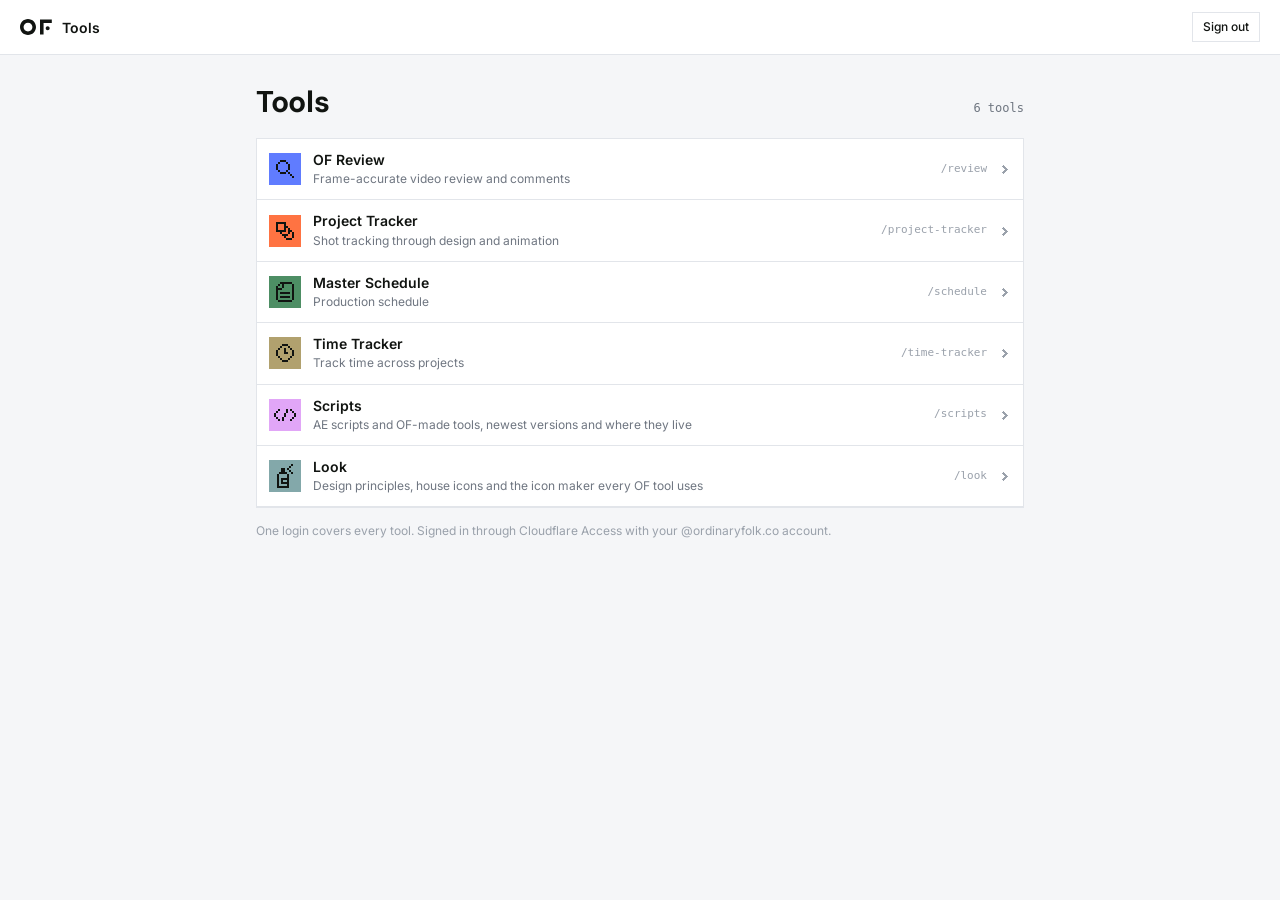
==== commit f6387678: "Lorena's icon batch in the house (home, fullscreen, palette, edit, loader, plane, hourglass, arrow-d" ====
--- a/index.html
+++ b/index.html
@@ -227,7 +227,7 @@
           <span class="desc">Frame-accurate video review and comments</span>
         </span>
         <span class="path">/review</span>
-        <svg class="chev" viewBox="0 0 24 24" shape-rendering="crispEdges" aria-hidden="true"><path d="M8 5H10V7H8ZM10 7H12V9H10ZM12 9H14V11H12ZM14 11H16V13H14ZM14 13V15H12V13ZM12 15V17H10V15ZM10 17V19H8V17Z"/></svg>
+        <svg class="chev" viewBox="0 0 24 24" shape-rendering="crispEdges" aria-hidden="true"><path d="M8 4H10V6H12V8H14V10H16V12H18V14H16V16H14V18H12V20H10V22H8V20H6V18H8V16H10V14H12V12H10V10H8V8H6V6H8Z"/></svg>
       </a>
 
       <a class="card" href="/project-tracker/">
@@ -240,7 +240,7 @@
           <span class="desc">Shot tracking through design and animation</span>
         </span>
         <span class="path">/project-tracker</span>
-        <svg class="chev" viewBox="0 0 24 24" shape-rendering="crispEdges" aria-hidden="true"><path d="M8 5H10V7H8ZM10 7H12V9H10ZM12 9H14V11H12ZM14 11H16V13H14ZM14 13V15H12V13ZM12 15V17H10V15ZM10 17V19H8V17Z"/></svg>
+        <svg class="chev" viewBox="0 0 24 24" shape-rendering="crispEdges" aria-hidden="true"><path d="M8 4H10V6H12V8H14V10H16V12H18V14H16V16H14V18H12V20H10V22H8V20H6V18H8V16H10V14H12V12H10V10H8V8H6V6H8Z"/></svg>
       </a>
 
       <a class="card" href="/schedule/">
@@ -253,7 +253,7 @@
           <span class="desc">Production schedule</span>
         </span>
         <span class="path">/schedule</span>
-        <svg class="chev" viewBox="0 0 24 24" shape-rendering="crispEdges" aria-hidden="true"><path d="M8 5H10V7H8ZM10 7H12V9H10ZM12 9H14V11H12ZM14 11H16V13H14ZM14 13V15H12V13ZM12 15V17H10V15ZM10 17V19H8V17Z"/></svg>
+        <svg class="chev" viewBox="0 0 24 24" shape-rendering="crispEdges" aria-hidden="true"><path d="M8 4H10V6H12V8H14V10H16V12H18V14H16V16H14V18H12V20H10V22H8V20H6V18H8V16H10V14H12V12H10V10H8V8H6V6H8Z"/></svg>
       </a>
 
       <a class="card" href="/time-tracker/">
@@ -266,7 +266,7 @@
           <span class="desc">Track time across projects</span>
         </span>
         <span class="path">/time-tracker</span>
-        <svg class="chev" viewBox="0 0 24 24" shape-rendering="crispEdges" aria-hidden="true"><path d="M8 5H10V7H8ZM10 7H12V9H10ZM12 9H14V11H12ZM14 11H16V13H14ZM14 13V15H12V13ZM12 15V17H10V15ZM10 17V19H8V17Z"/></svg>
+        <svg class="chev" viewBox="0 0 24 24" shape-rendering="crispEdges" aria-hidden="true"><path d="M8 4H10V6H12V8H14V10H16V12H18V14H16V16H14V18H12V20H10V22H8V20H6V18H8V16H10V14H12V12H10V10H8V8H6V6H8Z"/></svg>
       </a>
 
       <a class="card" href="/scripts/">
@@ -279,7 +279,7 @@
           <span class="desc">AE scripts and OF-made tools, newest versions and where they live</span>
         </span>
         <span class="path">/scripts</span>
-        <svg class="chev" viewBox="0 0 24 24" shape-rendering="crispEdges" aria-hidden="true"><path d="M8 5H10V7H8ZM10 7H12V9H10ZM12 9H14V11H12ZM14 11H16V13H14ZM14 13V15H12V13ZM12 15V17H10V15ZM10 17V19H8V17Z"/></svg>
+        <svg class="chev" viewBox="0 0 24 24" shape-rendering="crispEdges" aria-hidden="true"><path d="M8 4H10V6H12V8H14V10H16V12H18V14H16V16H14V18H12V20H10V22H8V20H6V18H8V16H10V14H12V12H10V10H8V8H6V6H8Z"/></svg>
       </a>
 
       <a class="card" href="/look/">
@@ -292,7 +292,7 @@
           <span class="desc">Design principles, house icons and the icon maker every OF tool uses</span>
         </span>
         <span class="path">/look</span>
-        <svg class="chev" viewBox="0 0 24 24" shape-rendering="crispEdges" aria-hidden="true"><path d="M8 5H10V7H8ZM10 7H12V9H10ZM12 9H14V11H12ZM14 11H16V13H14ZM14 13V15H12V13ZM12 15V17H10V15ZM10 17V19H8V17Z"/></svg>
+        <svg class="chev" viewBox="0 0 24 24" shape-rendering="crispEdges" aria-hidden="true"><path d="M8 4H10V6H12V8H14V10H16V12H18V14H16V16H14V18H12V20H10V22H8V20H6V18H8V16H10V14H12V12H10V10H8V8H6V6H8Z"/></svg>
       </a>
 
       <!-- Admin: hidden by default. The hub worker shows it (or drops it) from
@@ -312,7 +312,7 @@
           <span class="desc">Studio master database</span>
         </span>
         <span class="path">/admin</span>
-        <svg class="chev" viewBox="0 0 24 24" shape-rendering="crispEdges" aria-hidden="true"><path d="M8 5H10V7H8ZM10 7H12V9H10ZM12 9H14V11H12ZM14 11H16V13H14ZM14 13V15H12V13ZM12 15V17H10V15ZM10 17V19H8V17Z"/></svg>
+        <svg class="chev" viewBox="0 0 24 24" shape-rendering="crispEdges" aria-hidden="true"><path d="M8 4H10V6H12V8H14V10H16V12H18V14H16V16H14V18H12V20H10V22H8V20H6V18H8V16H10V14H12V12H10V10H8V8H6V6H8Z"/></svg>
       </a>
     </nav>
 
